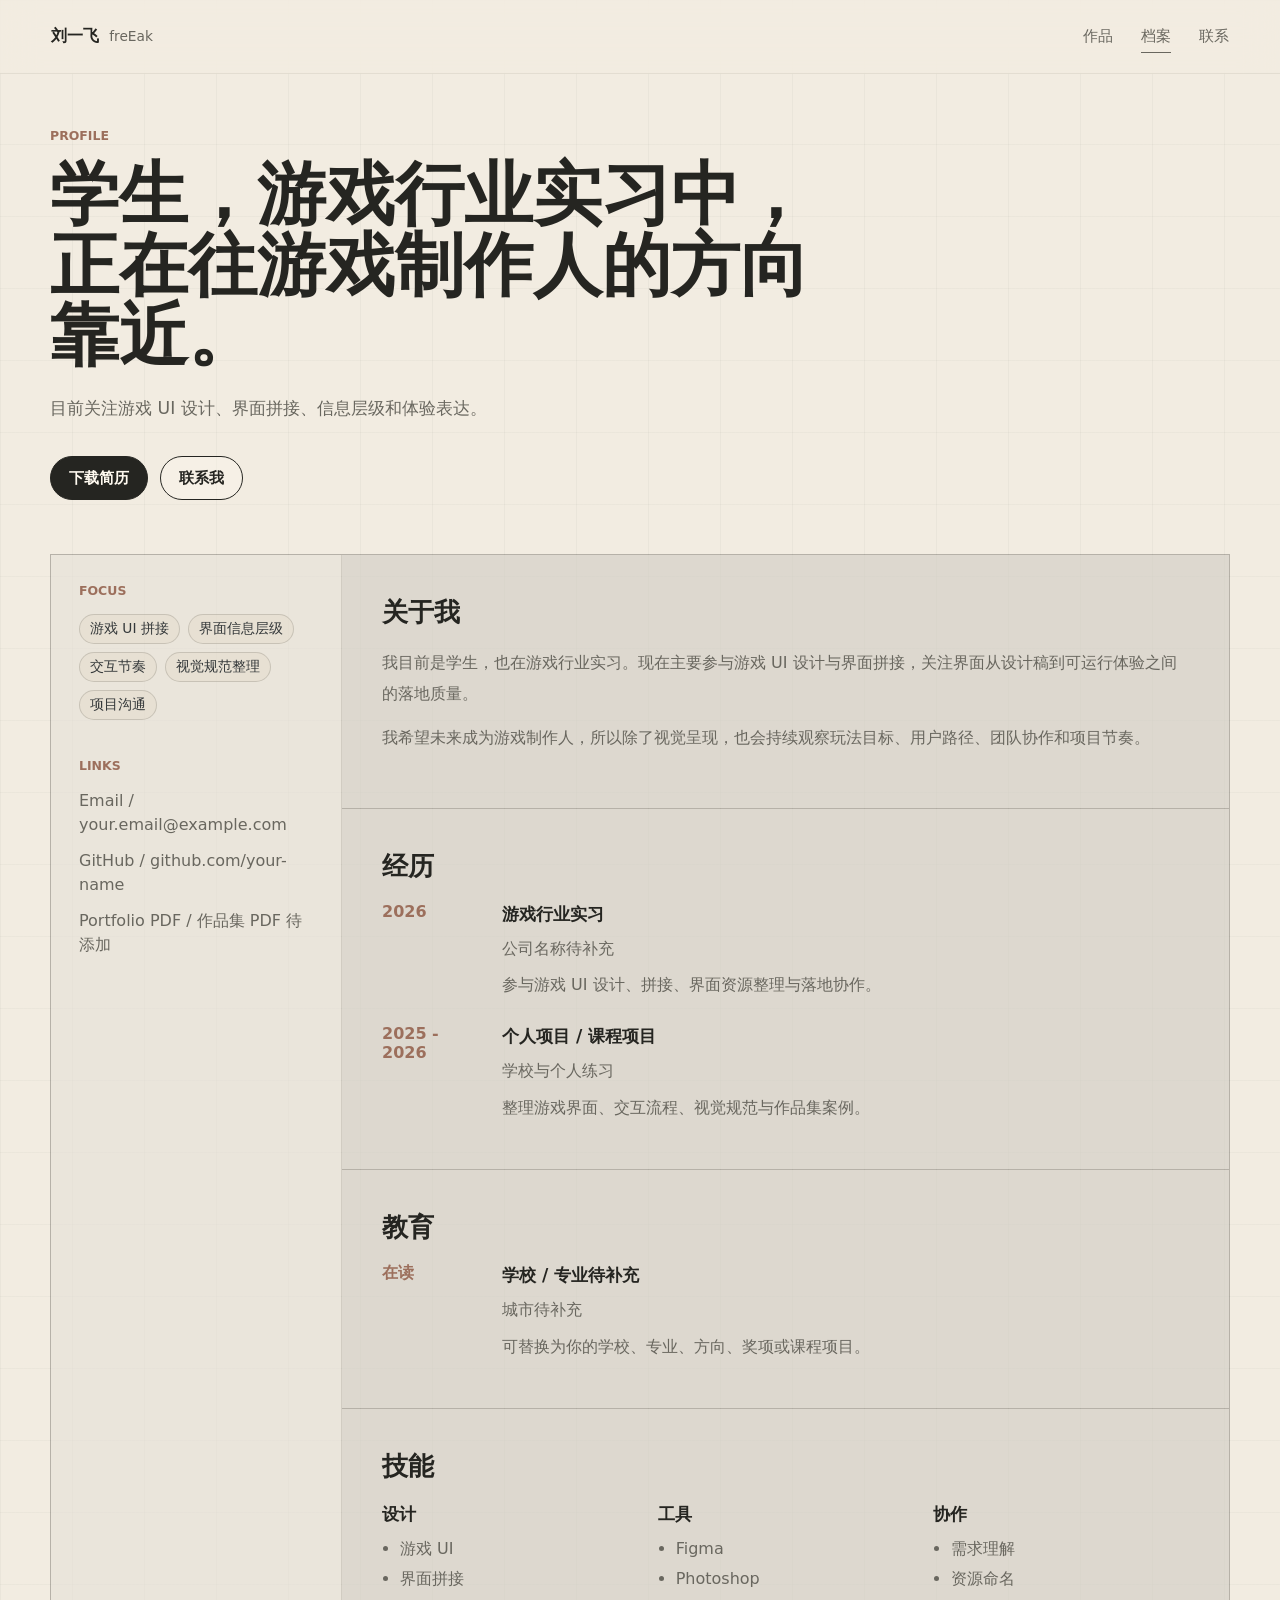
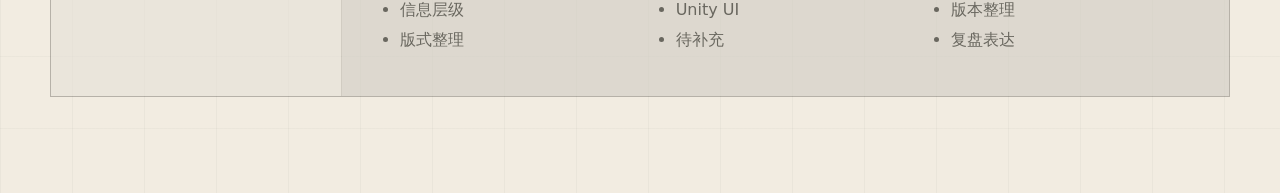
==== about.html @ f4beaf9f "Add files via upload" ====
<!doctype html>
<html lang="zh-CN">
  <head>
    <meta charset="utf-8">
    <meta name="viewport" content="width=device-width, initial-scale=1">
    <meta name="description" content="刘一飞 / freEak 的个人档案">
    <title>个人档案 - 刘一飞 / freEak</title>
    <link rel="stylesheet" href="styles/site.css">
  </head>
  <body data-page="about">
    <header class="site-header">
      <a class="brand-mark" href="index.html" aria-label="回到首页">
        <span data-bind="site.name">刘一飞</span>
        <span data-bind="site.handle">freEak</span>
      </a>
      <nav class="main-nav" aria-label="主导航">
        <a href="works.html" data-nav="works">作品</a>
        <a href="about.html" data-nav="about">档案</a>
        <a href="contact.html" data-nav="contact">联系</a>
      </nav>
    </header>

    <main class="page-shell">
      <section class="page-heading reveal">
        <p class="eyebrow">Profile</p>
        <h1>学生，游戏行业实习中，正在往游戏制作人的方向靠近。</h1>
        <p data-bind="profile.summary">目前关注游戏 UI 设计、界面拼接、信息层级和体验表达。</p>
        <div class="heading-actions">
          <a class="button primary" data-resume-link href="assets/resume-placeholder.pdf" download>下载简历</a>
          <a class="button ghost" href="contact.html">联系我</a>
        </div>
      </section>

      <section class="profile-layout">
        <aside class="profile-aside">
          <div>
            <p class="section-label">Focus</p>
            <div class="tag-list" id="focusList"></div>
          </div>
          <div>
            <p class="section-label">Links</p>
            <div class="link-stack" id="profileLinks"></div>
          </div>
        </aside>

        <div class="profile-main">
          <section class="content-block">
            <h2>关于我</h2>
            <div id="introText" class="prose"></div>
          </section>
          <section class="content-block">
            <h2>经历</h2>
            <div id="experienceList" class="timeline"></div>
          </section>
          <section class="content-block">
            <h2>教育</h2>
            <div id="educationList" class="timeline"></div>
          </section>
          <section class="content-block">
            <h2>技能</h2>
            <div id="skillsList" class="skill-columns"></div>
          </section>
        </div>
      </section>
    </main>

    <script src="scripts/content.js"></script>
    <script src="scripts/site.js"></script>
  </body>
</html>
---- styles/site.css ----
:root {
  --paper: #f2ece1;
  --paper-deep: #e2d7c6;
  --ink: #252521;
  --muted: #69675f;
  --line: rgba(37, 37, 33, 0.16);
  --sage: #697467;
  --clay: #9c6f5c;
  --graphite: #34383a;
  --white: #fffaf0;
  --shadow: 0 22px 70px rgba(37, 37, 33, 0.13);
  --font: "PingFang SC", "Microsoft YaHei", "Noto Sans CJK SC", system-ui, -apple-system, BlinkMacSystemFont, "Segoe UI", sans-serif;
}

* {
  box-sizing: border-box;
}

html {
  min-width: 320px;
  background: var(--paper);
  color: var(--ink);
  font-family: var(--font);
  text-rendering: optimizeLegibility;
}

body {
  margin: 0;
  min-height: 100vh;
  background:
    linear-gradient(90deg, rgba(37, 37, 33, 0.035) 1px, transparent 1px),
    linear-gradient(180deg, rgba(37, 37, 33, 0.03) 1px, transparent 1px),
    var(--paper);
  background-size: 72px 72px;
}

::selection {
  background: var(--sage);
  color: var(--white);
}

a {
  color: inherit;
  text-decoration: none;
}

img {
  display: block;
  max-width: 100%;
}

button,
input,
textarea {
  font: inherit;
}

.site-header {
  position: fixed;
  inset: 0 0 auto;
  z-index: 20;
  display: flex;
  align-items: center;
  justify-content: space-between;
  gap: 24px;
  padding: 18px clamp(18px, 4vw, 56px);
  color: var(--ink);
  background: rgba(242, 236, 225, 0.78);
  border-bottom: 1px solid rgba(37, 37, 33, 0.08);
  backdrop-filter: blur(18px);
}

.brand-mark {
  display: inline-flex;
  align-items: baseline;
  gap: 10px;
  min-width: 0;
  font-weight: 700;
}

.brand-mark span:last-child {
  color: var(--muted);
  font-size: 0.86rem;
  font-weight: 500;
}

.main-nav {
  display: flex;
  align-items: center;
  gap: clamp(10px, 3vw, 28px);
  color: var(--muted);
  font-size: 0.95rem;
}

.main-nav a {
  position: relative;
  padding-block: 8px;
}

.main-nav a::after {
  position: absolute;
  right: 0;
  bottom: 2px;
  left: 0;
  height: 1px;
  background: currentColor;
  transform: scaleX(0);
  transform-origin: left;
  transition: transform 180ms ease;
  content: "";
}

.main-nav a:hover::after,
.main-nav a[aria-current="page"]::after {
  transform: scaleX(1);
}

.hero {
  position: relative;
  min-height: 88vh;
  display: grid;
  align-items: end;
  overflow: hidden;
  padding: 120px clamp(20px, 7vw, 96px) 72px;
  border-bottom: 1px solid var(--line);
}

.hero-visual {
  position: absolute;
  inset: 0;
  width: 100%;
  height: 100%;
  object-fit: cover;
}

.hero-shade {
  position: absolute;
  inset: 0;
  background:
    linear-gradient(90deg, rgba(242, 236, 225, 0.92), rgba(242, 236, 225, 0.48) 52%, rgba(242, 236, 225, 0.78)),
    linear-gradient(180deg, rgba(242, 236, 225, 0.12), rgba(242, 236, 225, 0.88));
}

.hero-copy {
  position: relative;
  max-width: 760px;
}

.eyebrow,
.section-label,
.project-meta {
  margin: 0 0 16px;
  color: var(--clay);
  font-size: 0.78rem;
  font-weight: 700;
  letter-spacing: 0;
  text-transform: uppercase;
}

h1,
h2,
h3,
p {
  overflow-wrap: anywhere;
}

.hero h1 {
  margin: 0;
  font-size: clamp(3.6rem, 10vw, 9rem);
  line-height: 0.9;
  font-weight: 750;
}

.hero h1 span {
  display: block;
}

.hero .handle {
  color: var(--sage);
  font-size: clamp(2.5rem, 7vw, 6.4rem);
}

.hero-role {
  margin: 28px 0 0;
  color: var(--graphite);
  font-size: clamp(1.1rem, 2.2vw, 1.55rem);
  font-weight: 650;
}

.hero-line {
  max-width: 620px;
  margin: 14px 0 0;
  color: var(--muted);
  font-size: clamp(1rem, 2vw, 1.25rem);
  line-height: 1.8;
}

.hero-actions,
.heading-actions {
  display: flex;
  flex-wrap: wrap;
  gap: 12px;
  margin-top: 32px;
}

.button {
  display: inline-flex;
  align-items: center;
  justify-content: center;
  min-height: 44px;
  max-width: 100%;
  padding: 0 18px;
  border: 1px solid var(--ink);
  border-radius: 999px;
  font-size: 0.96rem;
  font-weight: 650;
  transition: transform 180ms ease, background-color 180ms ease, color 180ms ease, border-color 180ms ease;
}

.button:hover {
  transform: translateY(-2px);
}

.button.primary {
  background: var(--ink);
  color: var(--white);
}

.button.ghost {
  background: rgba(255, 250, 240, 0.34);
  color: var(--ink);
}

.home-index {
  max-width: 1180px;
  margin: 0 auto;
  padding: 52px clamp(20px, 5vw, 56px) 88px;
}

.index-grid {
  display: grid;
  grid-template-columns: repeat(3, minmax(0, 1fr));
  gap: 1px;
  border: 1px solid var(--line);
  background: var(--line);
}

.index-link {
  min-height: 170px;
  display: grid;
  align-content: space-between;
  gap: 24px;
  padding: 24px;
  background: rgba(255, 250, 240, 0.58);
  transition: background-color 180ms ease, transform 180ms ease;
}

.index-link:hover {
  background: var(--white);
  transform: translateY(-2px);
}

.index-link span,
.index-link em {
  color: var(--muted);
  font-size: 0.92rem;
  font-style: normal;
}

.index-link strong {
  font-size: clamp(1.2rem, 2vw, 1.65rem);
}

.page-shell {
  width: min(1180px, calc(100% - 40px));
  margin: 0 auto;
  padding: 128px 0 96px;
}

.page-heading {
  max-width: 820px;
  margin-bottom: 54px;
}

.page-heading h1 {
  margin: 0;
  font-size: clamp(2.2rem, 5.4vw, 5.2rem);
  line-height: 1.02;
}

.page-heading p:not(.eyebrow) {
  max-width: 650px;
  margin: 22px 0 0;
  color: var(--muted);
  font-size: 1.08rem;
  line-height: 1.85;
}

.work-grid {
  display: grid;
  grid-template-columns: repeat(3, minmax(0, 1fr));
  gap: 22px;
}

.project-card {
  display: flex;
  min-width: 0;
  flex-direction: column;
  gap: 18px;
  padding: 14px;
  background: rgba(255, 250, 240, 0.68);
  border: 1px solid var(--line);
  border-radius: 8px;
  box-shadow: 0 12px 34px rgba(37, 37, 33, 0.08);
}

.project-card img {
  width: 100%;
  aspect-ratio: 4 / 3;
  object-fit: cover;
  border-radius: 6px;
  background: var(--paper-deep);
}

.project-card h2 {
  margin: 0;
  font-size: 1.42rem;
}

.project-card p:not(.project-meta) {
  margin: 0;
  color: var(--muted);
  line-height: 1.75;
}

.project-card .button {
  align-self: flex-start;
  margin-top: auto;
}

.tag-list {
  display: flex;
  flex-wrap: wrap;
  gap: 8px;
}

.tag {
  display: inline-flex;
  align-items: center;
  min-height: 30px;
  padding: 0 10px;
  border: 1px solid var(--line);
  border-radius: 999px;
  color: var(--graphite);
  background: rgba(226, 215, 198, 0.38);
  font-size: 0.86rem;
}

.back-link {
  display: inline-flex;
  margin-bottom: 30px;
  color: var(--muted);
  font-weight: 650;
}

.detail-hero {
  display: grid;
  grid-template-columns: minmax(280px, 0.95fr) minmax(0, 1.05fr);
  gap: clamp(24px, 5vw, 64px);
  align-items: center;
  padding-bottom: 48px;
  border-bottom: 1px solid var(--line);
}

.detail-hero img {
  width: 100%;
  aspect-ratio: 4 / 3;
  object-fit: cover;
  border-radius: 8px;
  box-shadow: var(--shadow);
}

.detail-hero h1 {
  margin: 0;
  font-size: clamp(2.6rem, 6vw, 5.7rem);
  line-height: 0.98;
}

.detail-hero p:not(.eyebrow) {
  margin: 24px 0;
  color: var(--muted);
  font-size: 1.08rem;
  line-height: 1.85;
}

.detail-sections {
  display: grid;
  grid-template-columns: repeat(2, minmax(0, 1fr));
  gap: 1px;
  margin-top: 44px;
  border: 1px solid var(--line);
  background: var(--line);
}

.content-block {
  padding: clamp(24px, 4vw, 40px);
  background: rgba(255, 250, 240, 0.54);
}

.content-block h2 {
  margin: 0 0 18px;
  font-size: clamp(1.35rem, 2vw, 1.85rem);
}

.content-block p,
.prose p {
  margin: 0 0 14px;
  color: var(--muted);
  line-height: 1.9;
}

.profile-layout {
  display: grid;
  grid-template-columns: 290px minmax(0, 1fr);
  gap: 1px;
  border: 1px solid var(--line);
  background: var(--line);
}

.profile-aside,
.profile-main {
  background: rgba(255, 250, 240, 0.55);
}

.profile-aside {
  display: flex;
  flex-direction: column;
  gap: 38px;
  padding: 28px;
}

.link-stack {
  display: grid;
  gap: 12px;
}

.link-stack a {
  color: var(--muted);
  line-height: 1.5;
}

.link-stack a:hover {
  color: var(--ink);
}

.profile-main {
  display: grid;
  gap: 1px;
  background: var(--line);
}

.timeline {
  display: grid;
  gap: 18px;
}

.timeline-row {
  display: grid;
  grid-template-columns: 100px minmax(0, 1fr);
  gap: 20px;
}

.timeline-row time {
  color: var(--clay);
  font-weight: 700;
}

.timeline-row h3,
.skill-columns h3 {
  margin: 0 0 8px;
  font-size: 1.08rem;
}

.timeline-row p {
  margin: 0 0 6px;
}

.muted {
  color: var(--muted);
}

.skill-columns {
  display: grid;
  grid-template-columns: repeat(3, minmax(0, 1fr));
  gap: 20px;
}

.skill-columns ul {
  margin: 0;
  padding-left: 18px;
  color: var(--muted);
  line-height: 1.9;
}

.contact-layout {
  display: grid;
  grid-template-columns: minmax(250px, 0.8fr) minmax(0, 1.2fr);
  gap: 1px;
  border: 1px solid var(--line);
  background: var(--line);
}

.contact-methods,
.contact-form {
  background: rgba(255, 250, 240, 0.6);
}

.contact-methods {
  display: grid;
  align-content: start;
  gap: 1px;
  background: var(--line);
}

.contact-method {
  display: grid;
  gap: 10px;
  min-height: 112px;
  padding: 24px;
  background: rgba(255, 250, 240, 0.62);
}

.contact-method span {
  color: var(--clay);
  font-size: 0.82rem;
  font-weight: 700;
}

.contact-method strong {
  overflow-wrap: anywhere;
  font-size: 1.1rem;
}

.contact-form {
  display: grid;
  gap: 18px;
  padding: clamp(24px, 4vw, 40px);
}

.contact-form label {
  display: grid;
  gap: 8px;
  color: var(--muted);
  font-weight: 650;
}

.contact-form input,
.contact-form textarea {
  width: 100%;
  border: 1px solid var(--line);
  border-radius: 8px;
  padding: 13px 14px;
  color: var(--ink);
  background: rgba(242, 236, 225, 0.58);
  outline: none;
}

.contact-form input:focus,
.contact-form textarea:focus {
  border-color: var(--sage);
  box-shadow: 0 0 0 3px rgba(105, 116, 103, 0.14);
}

.contact-form button {
  justify-self: start;
}

.reveal {
  opacity: 1;
  transform: translateY(14px);
}

.is-ready .reveal {
  animation: revealIn 520ms ease forwards;
  animation-delay: var(--delay, 0ms);
}

@keyframes revealIn {
  to {
    transform: translateY(0);
  }
}

@media (max-width: 920px) {
  .index-grid,
  .work-grid,
  .detail-sections,
  .skill-columns {
    grid-template-columns: 1fr;
  }

  .detail-hero,
  .profile-layout,
  .contact-layout {
    grid-template-columns: 1fr;
  }

  .profile-aside {
    display: grid;
    grid-template-columns: repeat(2, minmax(0, 1fr));
  }
}

@media (max-width: 640px) {
  .site-header {
    align-items: flex-start;
    padding: 14px 18px;
  }

  .brand-mark {
    display: grid;
    gap: 2px;
  }

  .main-nav {
    gap: 12px;
    font-size: 0.9rem;
  }

  .hero {
    min-height: 84vh;
    padding: 112px 20px 46px;
  }

  .hero h1 {
    font-size: clamp(3rem, 20vw, 5rem);
  }

  .hero .handle {
    font-size: clamp(2.25rem, 15vw, 3.8rem);
  }

  .page-shell {
    width: min(100% - 28px, 1180px);
    padding-top: 112px;
  }

  .profile-aside {
    grid-template-columns: 1fr;
  }

  .timeline-row {
    grid-template-columns: 1fr;
    gap: 8px;
  }

  .button {
    width: 100%;
  }

  .project-card .button,
  .contact-form button {
    width: auto;
  }
}

@media (prefers-reduced-motion: reduce) {
  *,
  *::before,
  *::after {
    scroll-behavior: auto !important;
    animation-duration: 0.01ms !important;
    animation-iteration-count: 1 !important;
    transition-duration: 0.01ms !important;
  }

  .reveal {
    opacity: 1;
    transform: none;
  }
}
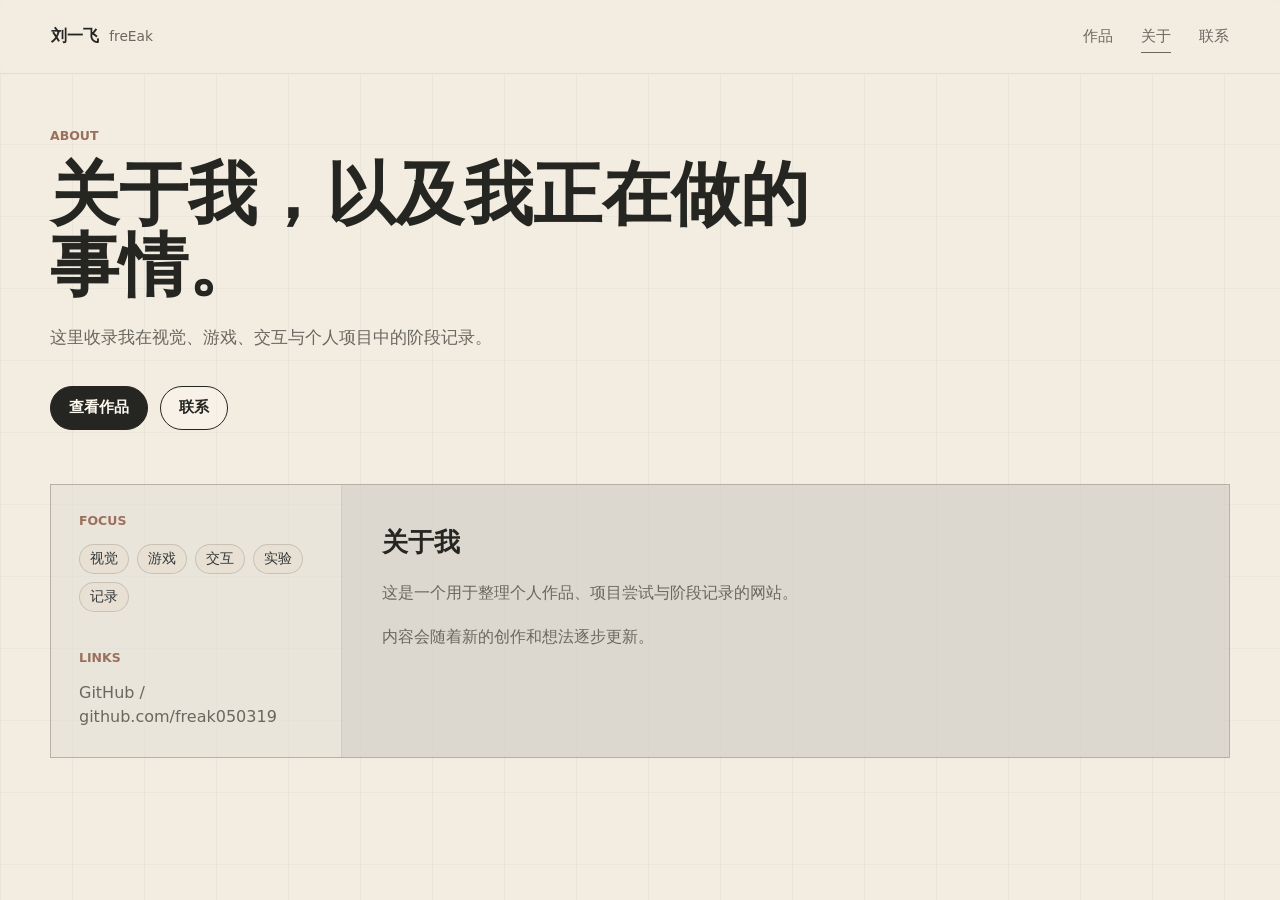
==== commit c3fecde5: "Shape site as a personal archive" ====
--- a/about.html
+++ b/about.html
@@ -3,8 +3,8 @@
   <head>
     <meta charset="utf-8">
     <meta name="viewport" content="width=device-width, initial-scale=1">
-    <meta name="description" content="刘一飞 / freEak 的个人档案">
-    <title>个人档案 - 刘一飞 / freEak</title>
+    <meta name="description" content="关于刘一飞 / freEak">
+    <title>关于 - 刘一飞 / freEak</title>
     <link rel="stylesheet" href="styles/site.css">
   </head>
   <body data-page="about">
@@ -15,19 +15,19 @@
       </a>
       <nav class="main-nav" aria-label="主导航">
         <a href="works.html" data-nav="works">作品</a>
-        <a href="about.html" data-nav="about">档案</a>
+        <a href="about.html" data-nav="about">关于</a>
         <a href="contact.html" data-nav="contact">联系</a>
       </nav>
     </header>
 
     <main class="page-shell">
       <section class="page-heading reveal">
-        <p class="eyebrow">Profile</p>
-        <h1>学生，游戏行业实习中，正在往游戏制作人的方向靠近。</h1>
-        <p data-bind="profile.summary">目前关注游戏 UI 设计、界面拼接、信息层级和体验表达。</p>
+        <p class="eyebrow">About</p>
+        <h1>关于我，以及我正在做的事情。</h1>
+        <p data-bind="profile.summary">这里收录我在视觉、游戏、交互与个人项目中的阶段记录。</p>
         <div class="heading-actions">
-          <a class="button primary" data-resume-link href="assets/resume-placeholder.pdf" download>下载简历</a>
-          <a class="button ghost" href="contact.html">联系我</a>
+          <a class="button primary" href="works.html">查看作品</a>
+          <a class="button ghost" href="contact.html">联系</a>
         </div>
       </section>
 
@@ -48,18 +48,6 @@
             <h2>关于我</h2>
             <div id="introText" class="prose"></div>
           </section>
-          <section class="content-block">
-            <h2>经历</h2>
-            <div id="experienceList" class="timeline"></div>
-          </section>
-          <section class="content-block">
-            <h2>教育</h2>
-            <div id="educationList" class="timeline"></div>
-          </section>
-          <section class="content-block">
-            <h2>技能</h2>
-            <div id="skillsList" class="skill-columns"></div>
-          </section>
         </div>
       </section>
     </main>
--- a/styles/site.css
+++ b/styles/site.css
@@ -302,6 +302,16 @@
   gap: 22px;
 }
 
+.empty-state {
+  grid-column: 1 / -1;
+  margin: 0;
+  padding: clamp(48px, 10vw, 96px) 24px;
+  border: 1px solid var(--line);
+  color: var(--muted);
+  background: rgba(255, 250, 240, 0.42);
+  text-align: center;
+}
+
 .project-card {
   display: flex;
   min-width: 0;
@@ -508,6 +518,11 @@
   gap: 1px;
   border: 1px solid var(--line);
   background: var(--line);
+}
+
+.contact-layout.is-simple {
+  max-width: 720px;
+  grid-template-columns: 1fr;
 }
 
 .contact-methods,
